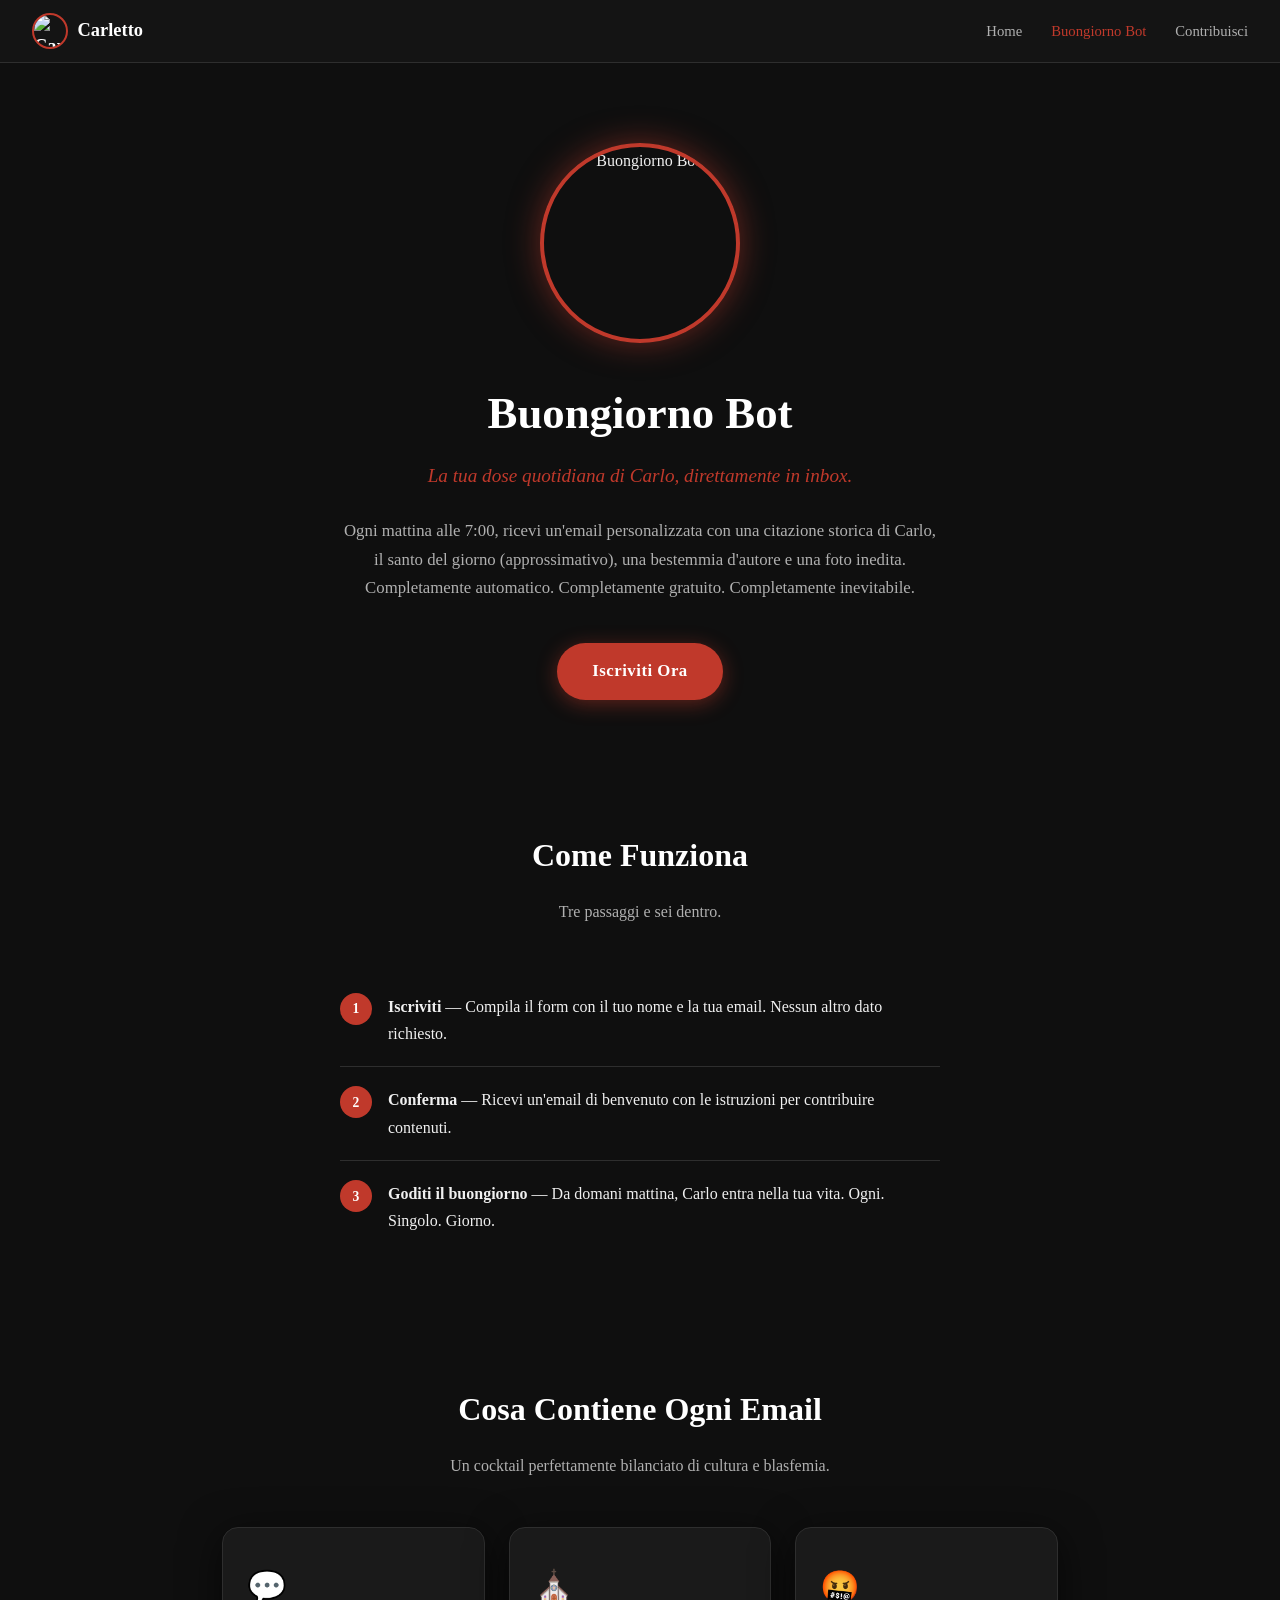
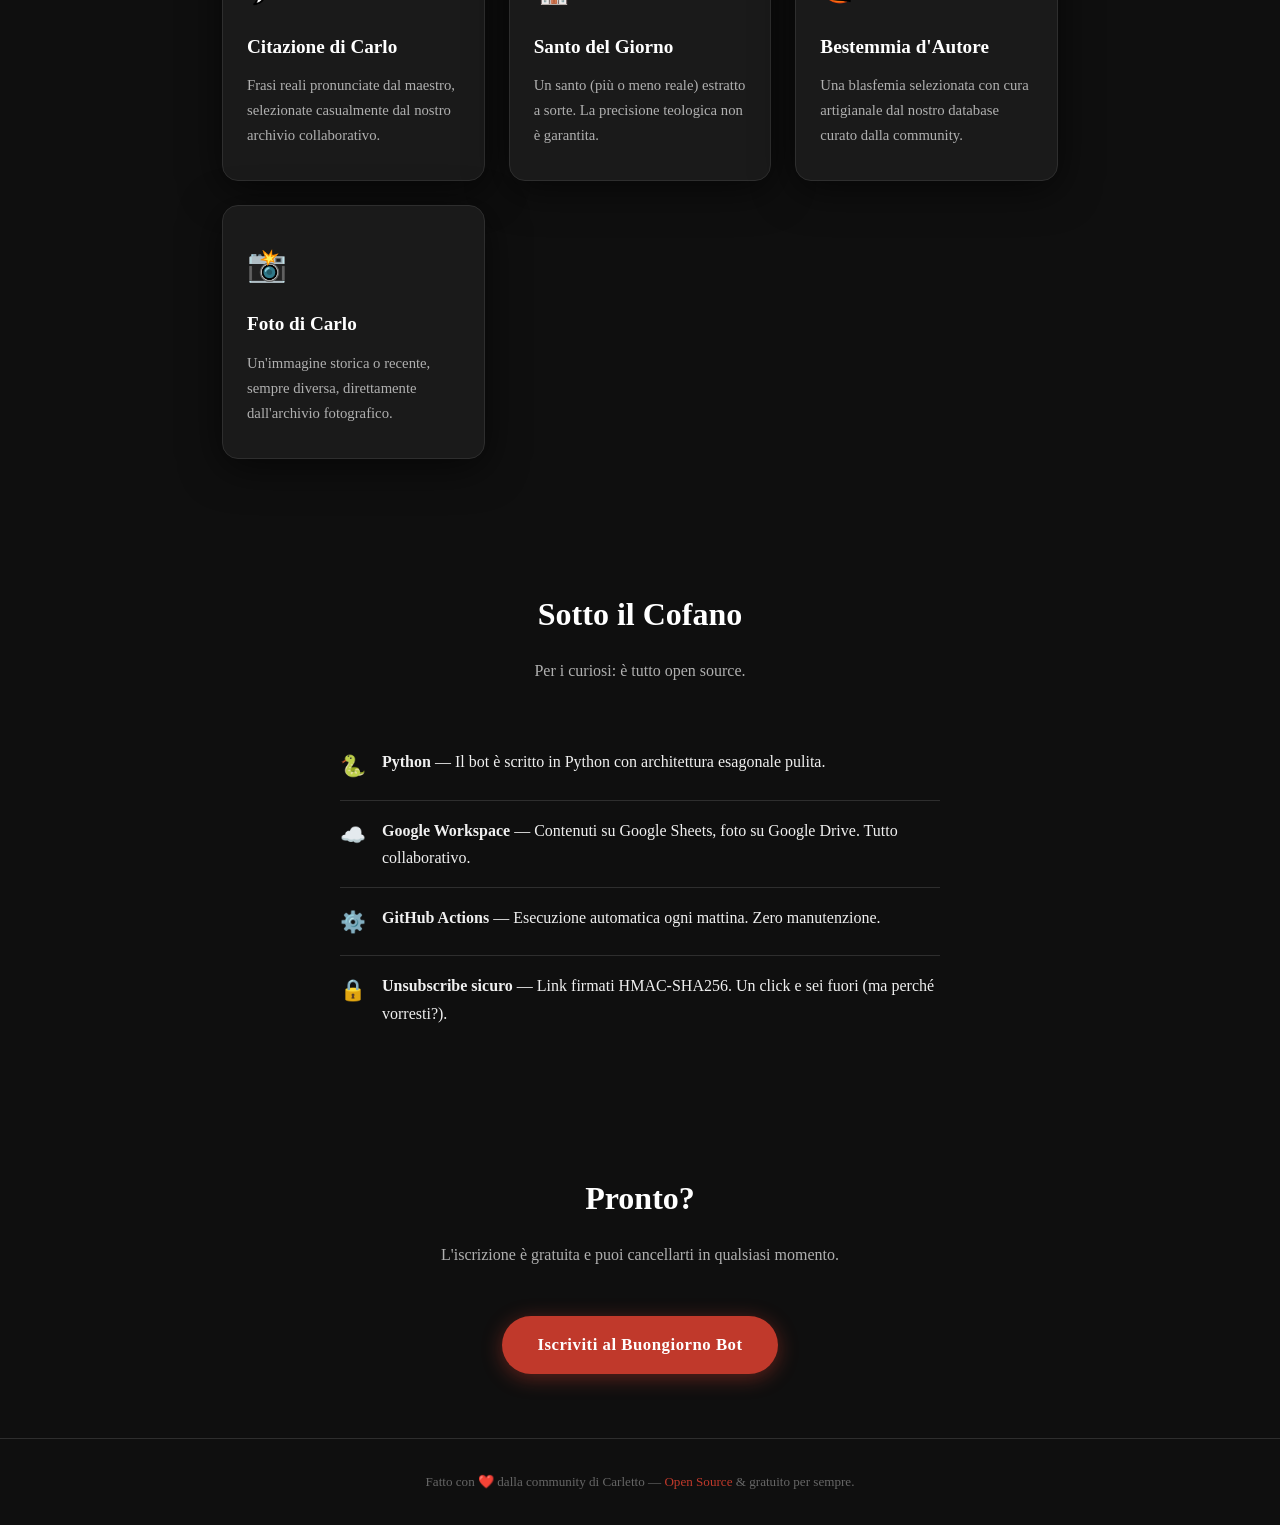
==== docs/bot.html @ c1c7e8bf "feat: sito web multi-pagina per hub Carletto" ====
<!DOCTYPE html>
<html lang="it">
<head>
  <meta charset="UTF-8" />
  <meta name="viewport" content="width=device-width, initial-scale=1.0" />
  <title>Buongiorno Bot — Carletto</title>
  <meta name="description" content="Iscriviti al Buongiorno Bot: ogni mattina citazioni, santi e bestemmie di Carletto nella tua inbox." />
  <link rel="icon" type="image/jpeg" href="SuperCarlo.jpg" />
  <link rel="stylesheet" href="styles.css" />
</head>
<body>

  <!-- Navigation -->
  <nav class="navbar">
    <a href="index.html" class="brand">
      <img src="SuperCarlo.jpg" alt="Carletto" />
      <span>Carletto</span>
    </a>
    <button class="nav-toggle" onclick="document.querySelector('.nav-links').classList.toggle('open')" aria-label="Menu">☰</button>
    <ul class="nav-links">
      <li><a href="index.html">Home</a></li>
      <li><a href="bot.html" class="active">Buongiorno Bot</a></li>
      <li><a href="contribuisci.html">Contribuisci</a></li>
    </ul>
  </nav>

  <!-- Hero -->
  <section class="hero">
    <img src="SuperCarlo.jpg" alt="Buongiorno Bot" />
    <h1>Buongiorno Bot</h1>
    <p class="tagline">La tua dose quotidiana di Carlo, direttamente in inbox.</p>
    <p class="lead">
      Ogni mattina alle 7:00, ricevi un'email personalizzata con una citazione storica di Carlo,
      il santo del giorno (approssimativo), una bestemmia d'autore e una foto inedita.
      Completamente automatico. Completamente gratuito. Completamente inevitabile.
    </p>
    <a
      href="https://forms.gle/SD17uLfjdprAxLub6"
      class="btn"
      target="_blank"
      rel="noopener noreferrer"
    >
      Iscriviti Ora
    </a>
  </section>

  <!-- How it works -->
  <section class="section">
    <h2>Come Funziona</h2>
    <p class="section-subtitle">Tre passaggi e sei dentro.</p>

    <ol class="steps">
      <li>
        <span><strong>Iscriviti</strong> — Compila il form con il tuo nome e la tua email. Nessun altro dato richiesto.</span>
      </li>
      <li>
        <span><strong>Conferma</strong> — Ricevi un'email di benvenuto con le istruzioni per contribuire contenuti.</span>
      </li>
      <li>
        <span><strong>Goditi il buongiorno</strong> — Da domani mattina, Carlo entra nella tua vita. Ogni. Singolo. Giorno.</span>
      </li>
    </ol>
  </section>

  <!-- Features -->
  <section class="section">
    <h2>Cosa Contiene Ogni Email</h2>
    <p class="section-subtitle">Un cocktail perfettamente bilanciato di cultura e blasfemia.</p>

    <div class="cards">
      <div class="card">
        <div class="icon">💬</div>
        <h3>Citazione di Carlo</h3>
        <p>Frasi reali pronunciate dal maestro, selezionate casualmente dal nostro archivio collaborativo.</p>
      </div>
      <div class="card">
        <div class="icon">⛪</div>
        <h3>Santo del Giorno</h3>
        <p>Un santo (più o meno reale) estratto a sorte. La precisione teologica non è garantita.</p>
      </div>
      <div class="card">
        <div class="icon">🤬</div>
        <h3>Bestemmia d'Autore</h3>
        <p>Una blasfemia selezionata con cura artigianale dal nostro database curato dalla community.</p>
      </div>
      <div class="card">
        <div class="icon">📸</div>
        <h3>Foto di Carlo</h3>
        <p>Un'immagine storica o recente, sempre diversa, direttamente dall'archivio fotografico.</p>
      </div>
    </div>
  </section>

  <!-- Tech -->
  <section class="section">
    <h2>Sotto il Cofano</h2>
    <p class="section-subtitle">Per i curiosi: è tutto open source.</p>

    <ul class="features">
      <li>
        <span class="bullet">🐍</span>
        <span><strong>Python</strong> — Il bot è scritto in Python con architettura esagonale pulita.</span>
      </li>
      <li>
        <span class="bullet">☁️</span>
        <span><strong>Google Workspace</strong> — Contenuti su Google Sheets, foto su Google Drive. Tutto collaborativo.</span>
      </li>
      <li>
        <span class="bullet">⚙️</span>
        <span><strong>GitHub Actions</strong> — Esecuzione automatica ogni mattina. Zero manutenzione.</span>
      </li>
      <li>
        <span class="bullet">🔒</span>
        <span><strong>Unsubscribe sicuro</strong> — Link firmati HMAC-SHA256. Un click e sei fuori (ma perché vorresti?).</span>
      </li>
    </ul>
  </section>

  <!-- CTA -->
  <section class="section" style="text-align: center;">
    <h2>Pronto?</h2>
    <p class="section-subtitle">L'iscrizione è gratuita e puoi cancellarti in qualsiasi momento.</p>
    <a
      href="https://forms.gle/SD17uLfjdprAxLub6"
      class="btn"
      target="_blank"
      rel="noopener noreferrer"
    >
      Iscriviti al Buongiorno Bot
    </a>
  </section>

  <!-- Footer -->
  <footer class="site-footer">
    Fatto con ❤️ dalla community di Carletto &mdash;
    <a href="https://github.com" target="_blank" rel="noopener">Open Source</a> &amp; gratuito per sempre.
  </footer>

</body>
</html>
---- docs/styles.css ----
*, *::before, *::after { box-sizing: border-box; margin: 0; padding: 0; }

:root {
  --bg-primary: #0f0f0f;
  --bg-card: #1a1a1a;
  --bg-nav: #141414;
  --border: #2e2e2e;
  --accent: #c0392b;
  --accent-hover: #a93226;
  --text-primary: #ffffff;
  --text-secondary: #f0f0f0;
  --text-muted: #b0b0b0;
  --text-dim: #666;
  --radius: 16px;
  --shadow: 0 8px 40px rgba(0,0,0,0.6);
  --glow: 0 0 32px rgba(192, 57, 43, 0.5);
}

html { scroll-behavior: smooth; }

body {
  min-height: 100vh;
  background-color: var(--bg-primary);
  color: var(--text-secondary);
  font-family: 'Georgia', serif;
  line-height: 1.7;
}

/* ─── Navigation ─── */
.navbar {
  position: sticky;
  top: 0;
  z-index: 100;
  background: var(--bg-nav);
  border-bottom: 1px solid var(--border);
  padding: 0.8rem 2rem;
  display: flex;
  align-items: center;
  justify-content: space-between;
  backdrop-filter: blur(12px);
}

.navbar .brand {
  display: flex;
  align-items: center;
  gap: 0.6rem;
  text-decoration: none;
  color: var(--text-primary);
  font-size: 1.15rem;
  font-weight: bold;
}

.navbar .brand img {
  width: 36px;
  height: 36px;
  border-radius: 50%;
  border: 2px solid var(--accent);
}

.nav-links {
  display: flex;
  gap: 1.8rem;
  list-style: none;
}

.nav-links a {
  color: var(--text-muted);
  text-decoration: none;
  font-size: 0.92rem;
  transition: color 0.2s;
}

.nav-links a:hover,
.nav-links a.active {
  color: var(--accent);
}

.nav-toggle {
  display: none;
  background: none;
  border: none;
  color: var(--text-primary);
  font-size: 1.5rem;
  cursor: pointer;
}

/* ─── Hero ─── */
.hero {
  display: flex;
  flex-direction: column;
  align-items: center;
  justify-content: center;
  text-align: center;
  padding: 5rem 2rem 4rem;
}

.hero img {
  width: 200px;
  height: 200px;
  object-fit: cover;
  border-radius: 50%;
  border: 4px solid var(--accent);
  box-shadow: var(--glow);
  margin-bottom: 2rem;
}

.hero h1 {
  font-size: 2.8rem;
  color: var(--text-primary);
  margin-bottom: 0.6rem;
}

.hero .tagline {
  font-size: 1.2rem;
  color: var(--accent);
  font-style: italic;
  margin-bottom: 1.5rem;
}

.hero .lead {
  max-width: 600px;
  font-size: 1.05rem;
  color: var(--text-muted);
  margin-bottom: 2.5rem;
}

/* ─── Buttons ─── */
.btn {
  display: inline-block;
  background-color: var(--accent);
  color: #fff;
  font-size: 1.05rem;
  font-family: 'Georgia', serif;
  font-weight: bold;
  padding: 0.9rem 2.2rem;
  border-radius: 50px;
  text-decoration: none;
  letter-spacing: 0.03em;
  transition: background-color 0.2s, transform 0.15s, box-shadow 0.2s;
  box-shadow: 0 4px 20px rgba(192, 57, 43, 0.45);
}

.btn:hover {
  background-color: var(--accent-hover);
  transform: translateY(-2px);
  box-shadow: 0 6px 28px rgba(192, 57, 43, 0.65);
}

.btn:active { transform: translateY(0); }

.btn-outline {
  background: transparent;
  border: 2px solid var(--accent);
  color: var(--accent);
  box-shadow: none;
}

.btn-outline:hover {
  background: var(--accent);
  color: #fff;
}

/* ─── Sections ─── */
.section {
  max-width: 900px;
  margin: 0 auto;
  padding: 4rem 2rem;
}

.section h2 {
  font-size: 2rem;
  color: var(--text-primary);
  margin-bottom: 1rem;
  text-align: center;
}

.section .section-subtitle {
  text-align: center;
  color: var(--text-muted);
  margin-bottom: 3rem;
  font-size: 1rem;
}

/* ─── Cards Grid ─── */
.cards {
  display: grid;
  grid-template-columns: repeat(auto-fit, minmax(260px, 1fr));
  gap: 1.5rem;
}

.card {
  background: var(--bg-card);
  border: 1px solid var(--border);
  border-radius: var(--radius);
  padding: 2rem 1.5rem;
  box-shadow: var(--shadow);
  transition: transform 0.2s, box-shadow 0.2s;
}

.card:hover {
  transform: translateY(-4px);
  box-shadow: 0 12px 48px rgba(0,0,0,0.7);
}

.card .icon {
  font-size: 2rem;
  margin-bottom: 1rem;
}

.card h3 {
  font-size: 1.2rem;
  color: var(--text-primary);
  margin-bottom: 0.6rem;
}

.card p {
  font-size: 0.92rem;
  color: var(--text-muted);
}

/* ─── Feature list ─── */
.features {
  list-style: none;
  max-width: 600px;
  margin: 0 auto;
}

.features li {
  padding: 1rem 0;
  border-bottom: 1px solid var(--border);
  display: flex;
  align-items: flex-start;
  gap: 1rem;
}

.features li:last-child { border-bottom: none; }

.features .bullet {
  color: var(--accent);
  font-size: 1.3rem;
  flex-shrink: 0;
}

/* ─── Steps ─── */
.steps {
  counter-reset: step;
  list-style: none;
  max-width: 600px;
  margin: 0 auto;
}

.steps li {
  counter-increment: step;
  padding: 1.2rem 0;
  border-bottom: 1px solid var(--border);
  display: flex;
  align-items: flex-start;
  gap: 1rem;
}

.steps li:last-child { border-bottom: none; }

.steps li::before {
  content: counter(step);
  background: var(--accent);
  color: #fff;
  width: 32px;
  height: 32px;
  border-radius: 50%;
  display: flex;
  align-items: center;
  justify-content: center;
  font-size: 0.85rem;
  font-weight: bold;
  flex-shrink: 0;
}

/* ─── Footer ─── */
.site-footer {
  text-align: center;
  padding: 2rem;
  border-top: 1px solid var(--border);
  font-size: 0.82rem;
  color: var(--text-dim);
}

.site-footer a {
  color: var(--accent);
  text-decoration: none;
}

/* ─── Responsive ─── */
@media (max-width: 680px) {
  .navbar { padding: 0.7rem 1.2rem; }
  .nav-links { display: none; flex-direction: column; gap: 1rem; }
  .nav-links.open {
    display: flex;
    position: absolute;
    top: 100%;
    left: 0;
    right: 0;
    background: var(--bg-nav);
    padding: 1.5rem 2rem;
    border-bottom: 1px solid var(--border);
  }
  .nav-toggle { display: block; }
  .hero h1 { font-size: 2rem; }
  .hero img { width: 150px; height: 150px; }
  .section { padding: 3rem 1.5rem; }
}
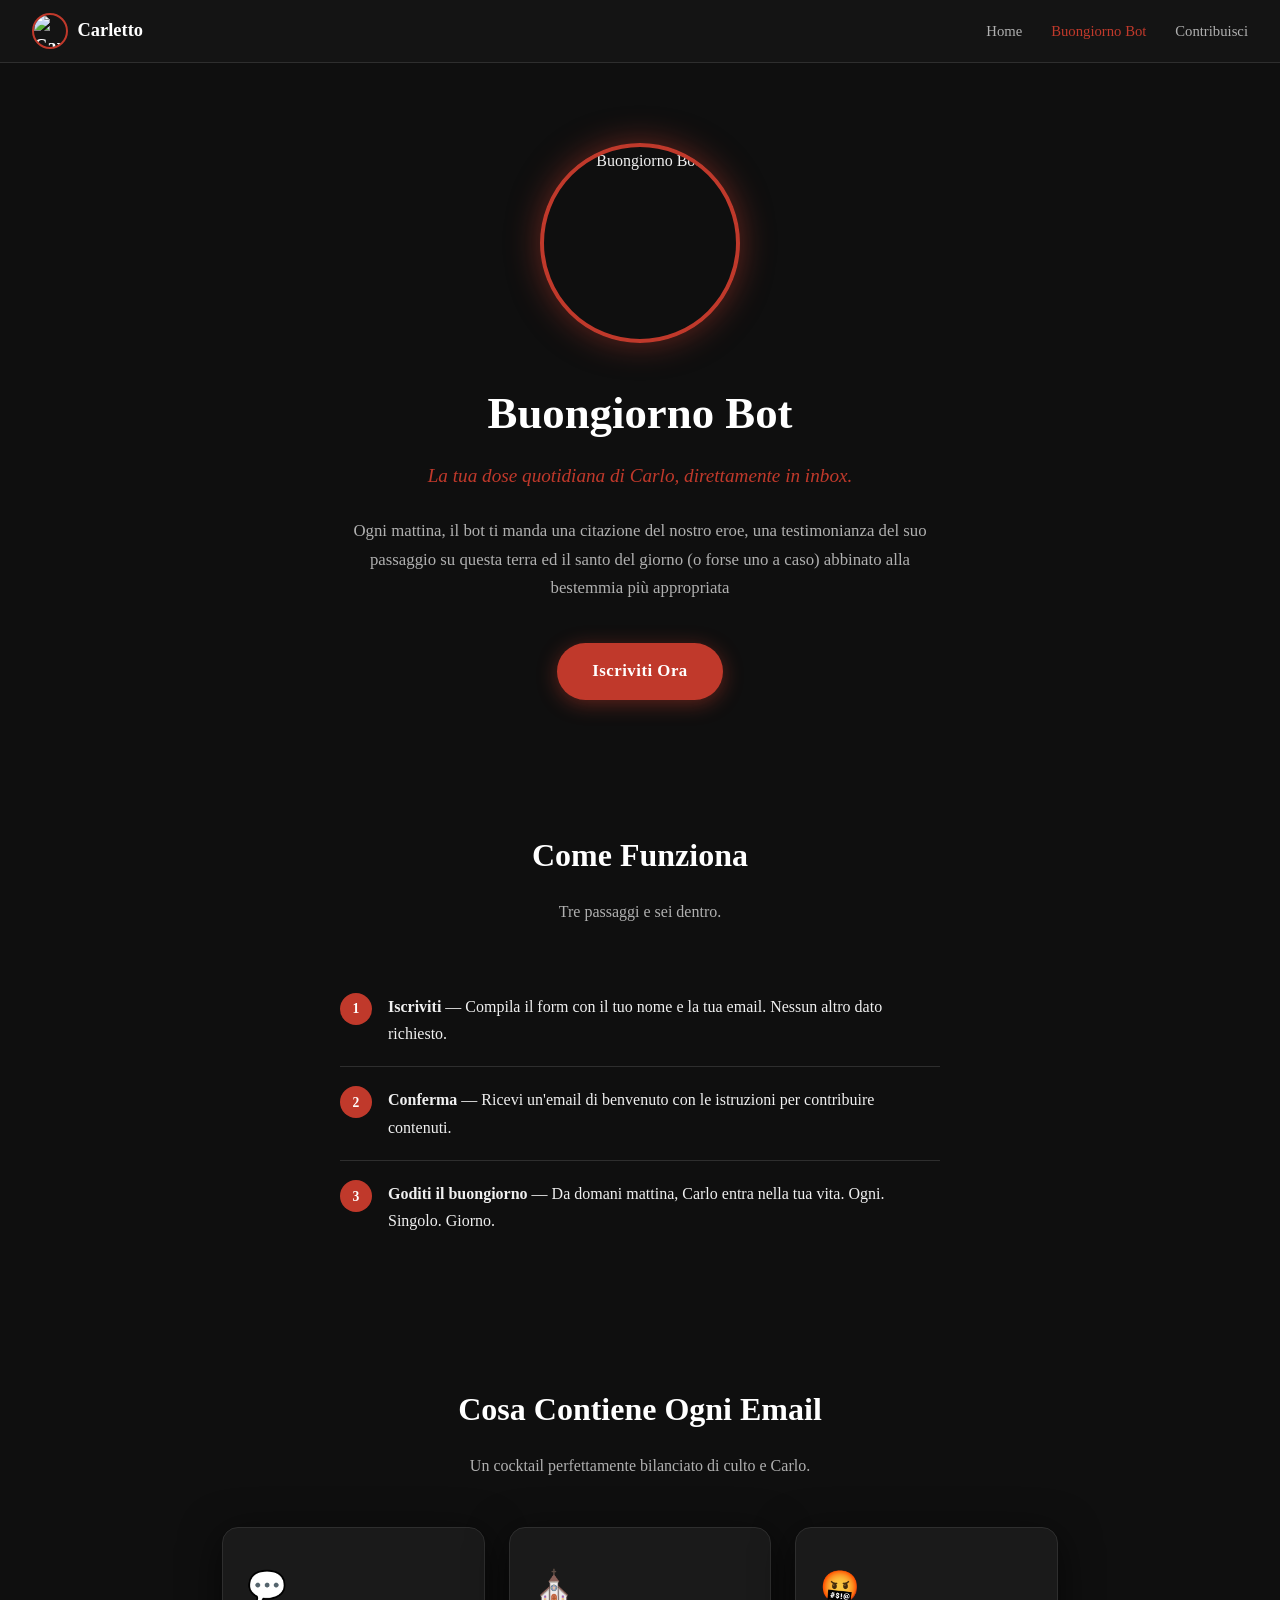
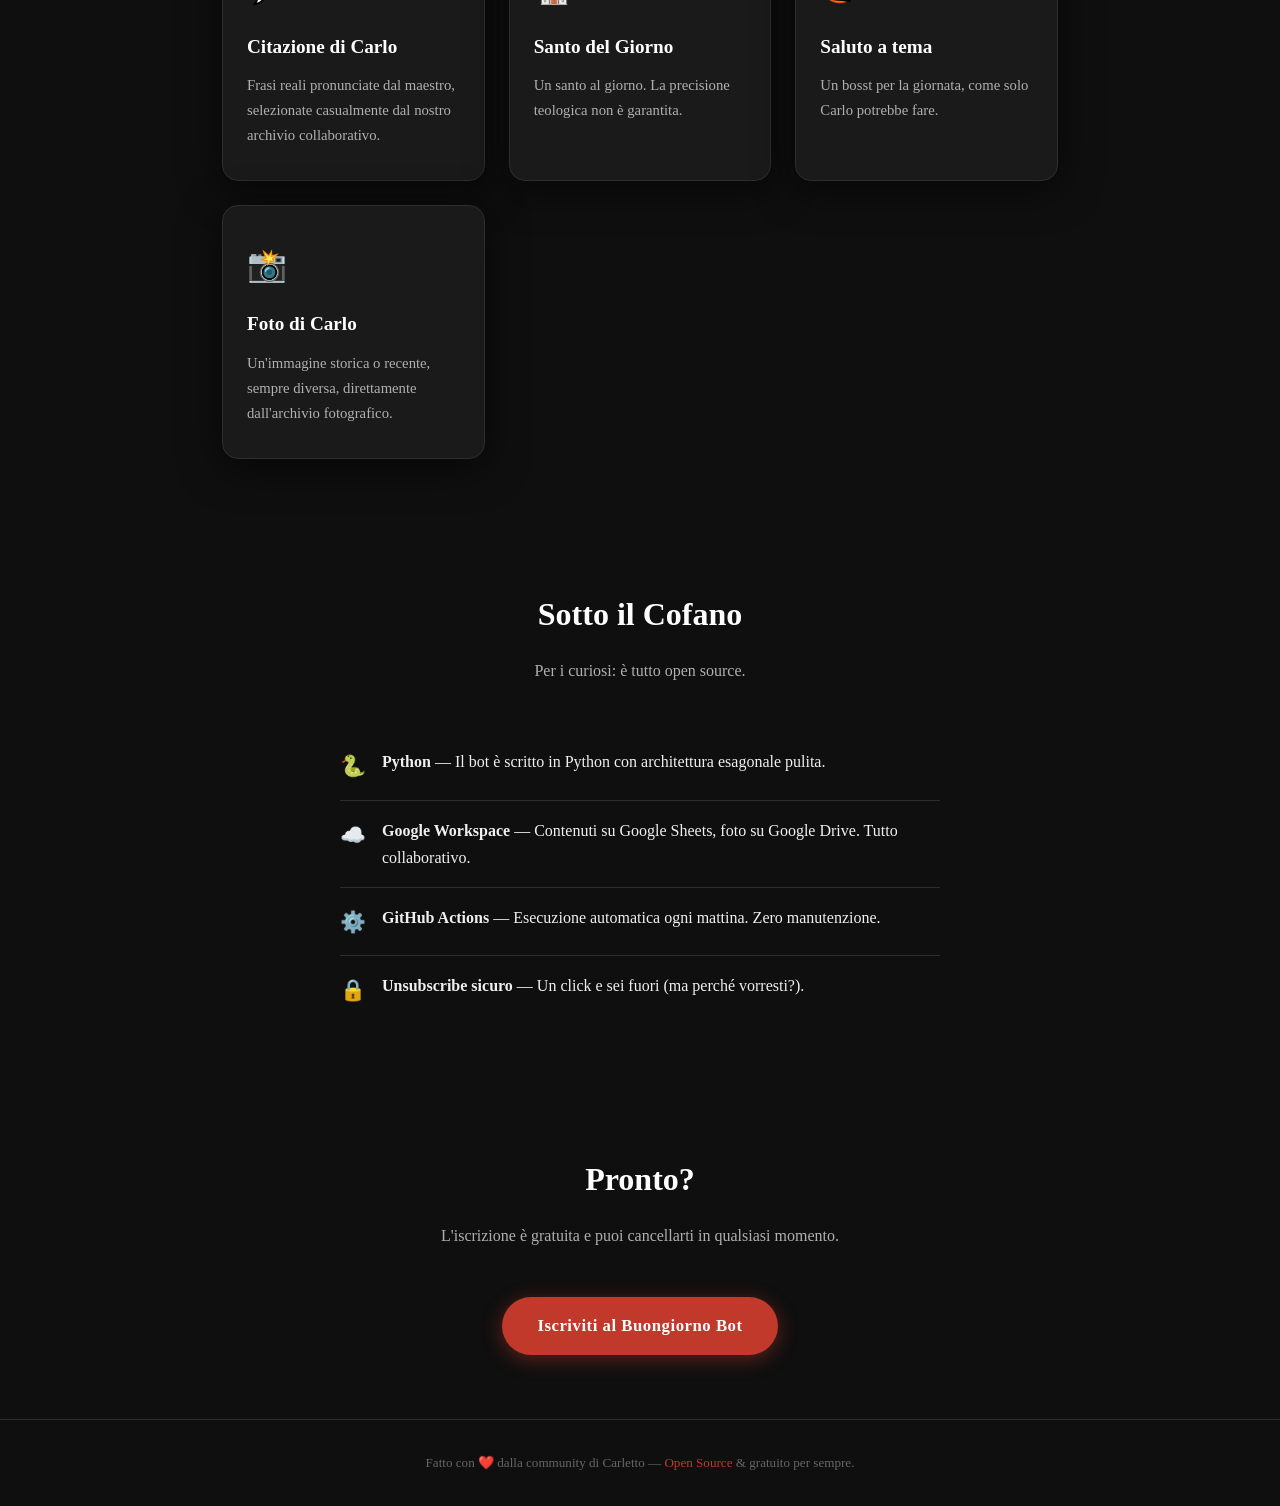
==== commit 5e08df41: "feat: update bot and index pages with improved descriptions and engaging content" ====
--- a/docs/bot.html
+++ b/docs/bot.html
@@ -30,9 +30,8 @@
     <h1>Buongiorno Bot</h1>
     <p class="tagline">La tua dose quotidiana di Carlo, direttamente in inbox.</p>
     <p class="lead">
-      Ogni mattina alle 7:00, ricevi un'email personalizzata con una citazione storica di Carlo,
-      il santo del giorno (approssimativo), una bestemmia d'autore e una foto inedita.
-      Completamente automatico. Completamente gratuito. Completamente inevitabile.
+      Ogni mattina, il bot ti manda una citazione del nostro eroe, una testimonianza del suo passaggio su questa terra ed
+      il santo del giorno (o forse uno a caso) abbinato alla bestemmia più appropriata
     </p>
     <a
       href="https://forms.gle/SD17uLfjdprAxLub6"
@@ -65,7 +64,7 @@
   <!-- Features -->
   <section class="section">
     <h2>Cosa Contiene Ogni Email</h2>
-    <p class="section-subtitle">Un cocktail perfettamente bilanciato di cultura e blasfemia.</p>
+    <p class="section-subtitle">Un cocktail perfettamente bilanciato di culto e Carlo.</p>
 
     <div class="cards">
       <div class="card">
@@ -76,12 +75,12 @@
       <div class="card">
         <div class="icon">⛪</div>
         <h3>Santo del Giorno</h3>
-        <p>Un santo (più o meno reale) estratto a sorte. La precisione teologica non è garantita.</p>
+        <p>Un santo al giorno. La precisione teologica non è garantita.</p>
       </div>
       <div class="card">
         <div class="icon">🤬</div>
-        <h3>Bestemmia d'Autore</h3>
-        <p>Una blasfemia selezionata con cura artigianale dal nostro database curato dalla community.</p>
+        <h3>Saluto a tema</h3>
+        <p>Un bosst per la giornata, come solo Carlo potrebbe fare.</p>
       </div>
       <div class="card">
         <div class="icon">📸</div>
@@ -111,7 +110,7 @@
       </li>
       <li>
         <span class="bullet">🔒</span>
-        <span><strong>Unsubscribe sicuro</strong> — Link firmati HMAC-SHA256. Un click e sei fuori (ma perché vorresti?).</span>
+        <span><strong>Unsubscribe sicuro</strong> — Un click e sei fuori (ma perché vorresti?).</span>
       </li>
     </ul>
   </section>
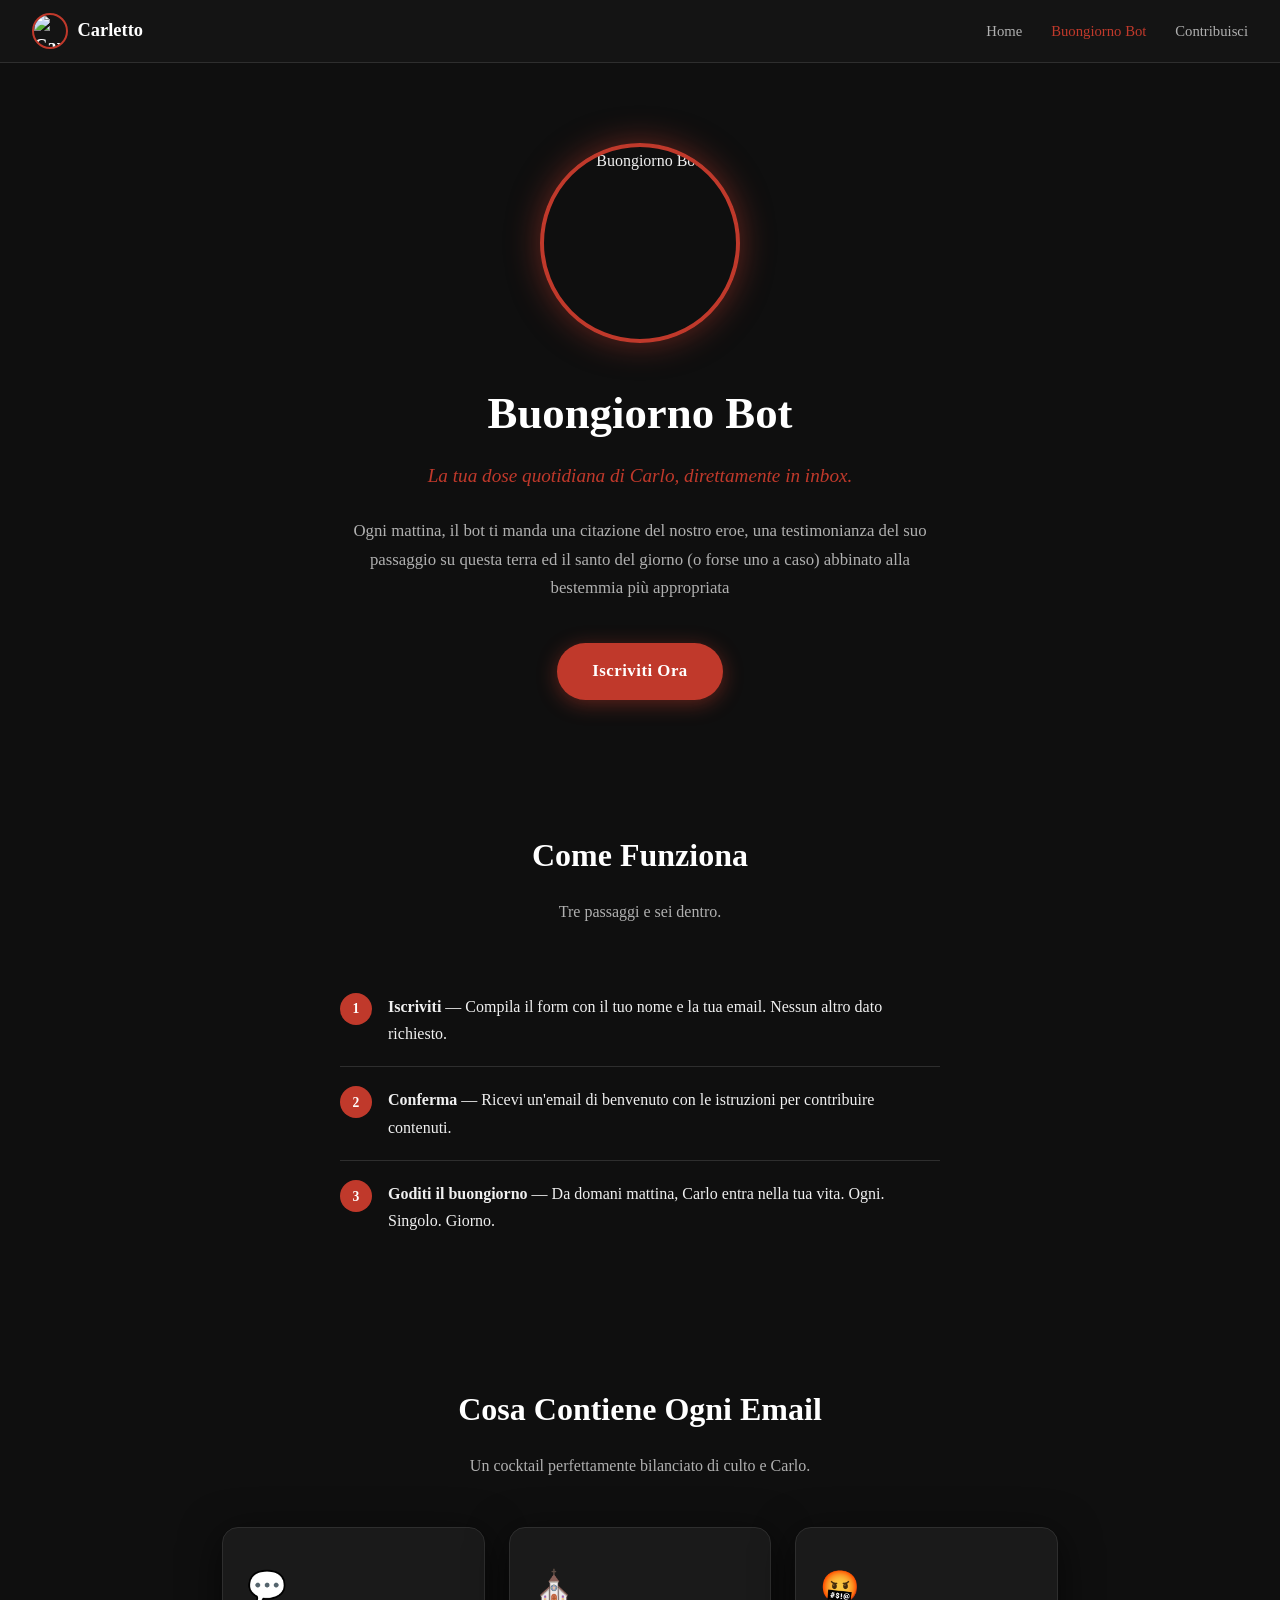
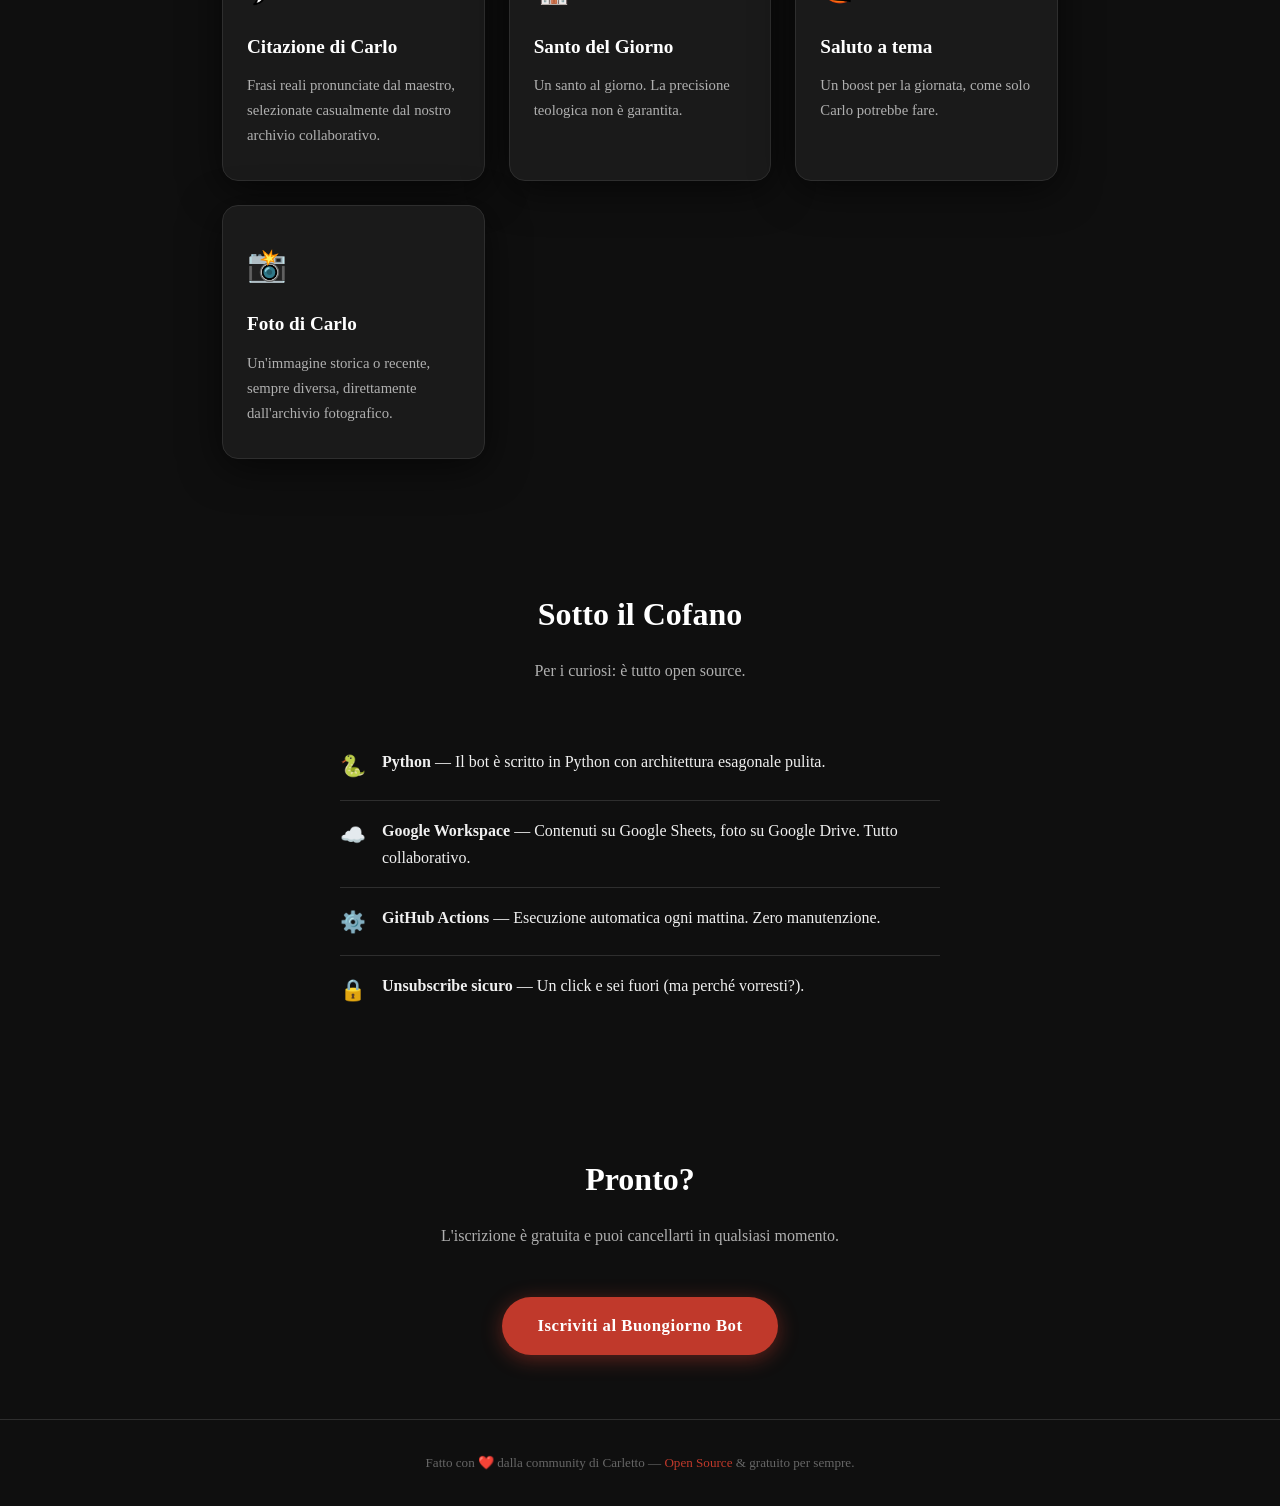
==== commit 0707a2b9: "fix: correct typo in boost description on bot page" ====
--- a/docs/bot.html
+++ b/docs/bot.html
@@ -80,7 +80,7 @@
       <div class="card">
         <div class="icon">🤬</div>
         <h3>Saluto a tema</h3>
-        <p>Un bosst per la giornata, come solo Carlo potrebbe fare.</p>
+        <p>Un boost per la giornata, come solo Carlo potrebbe fare.</p>
       </div>
       <div class="card">
         <div class="icon">📸</div>
